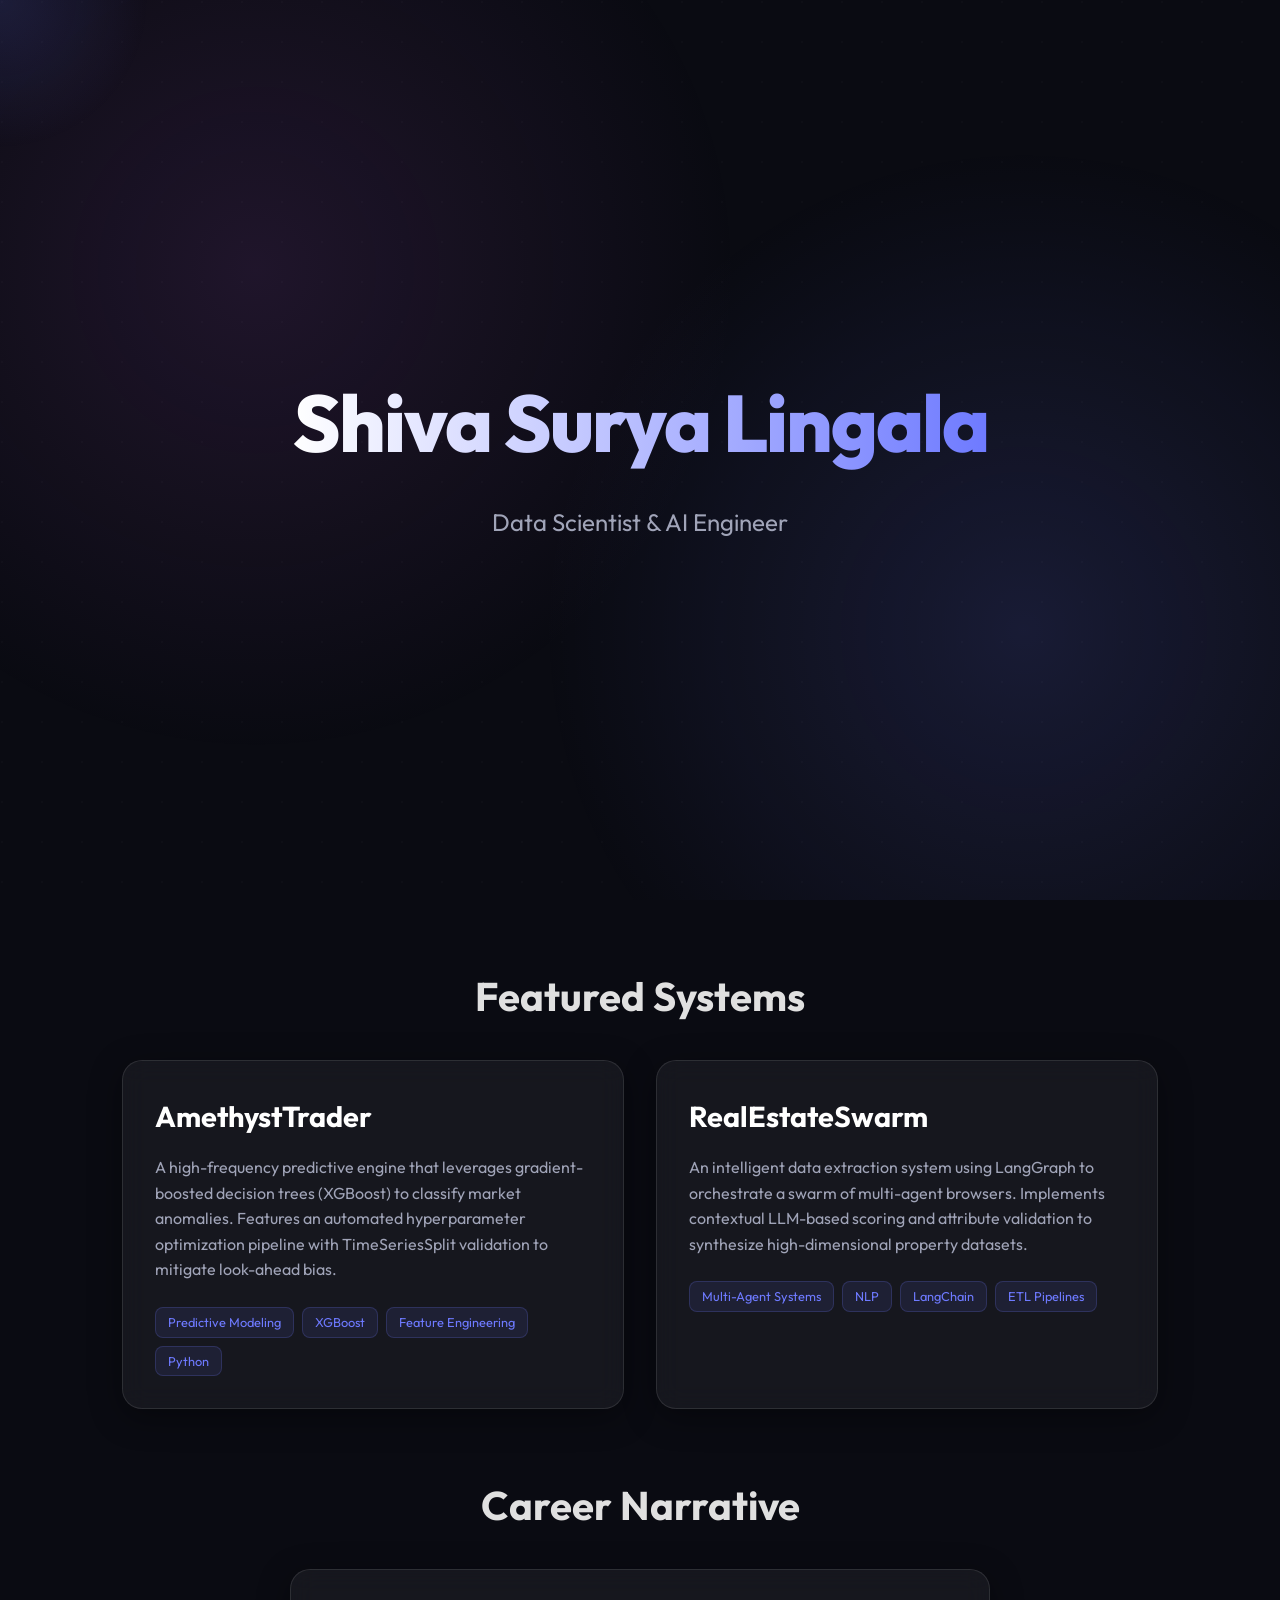
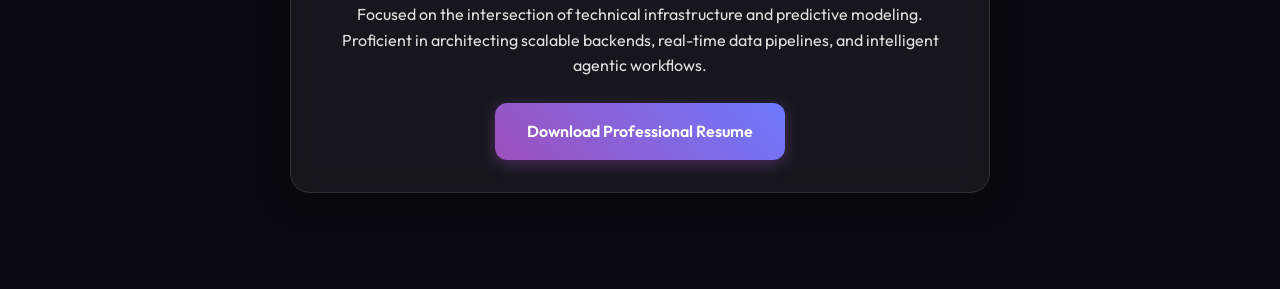
==== index.html @ eb89e89f "Add files via upload" ====
<!DOCTYPE html>
<html lang="en">
<head>
    <meta charset="UTF-8">
    <meta name="viewport" content="width=device-width, initial-scale=1.0">
    <title>Shiva Surya Lingala | Data Science Portfolio</title>
    <link rel="stylesheet" href="style.css">
    <link href="https://fonts.googleapis.com/css2?family=Outfit:wght@300;400;600;800&display=swap" rel="stylesheet">
</head>
<body>
    <div class="bg-gradient"></div>
    <div class="mesh-overlay"></div>
    <div class="cursor-blob" id="cursor-blob"></div>

    <div class="container">
        <header class="hero">
            <h1 class="animate-in">Shiva Surya Lingala</h1>
            <p class="animate-in" style="animation-delay: 0.2s;">Data Scientist & AI Engineer</p>
        </header>

        <section id="projects">
            <h2 class="section-title">Featured Systems</h2>
            <div class="projects-grid">
                <!-- AmethystTrader -->
                <div class="glass project-card animate-in" style="animation-delay: 0.4s;">
                    <h3>AmethystTrader</h3>
                    <p>A high-frequency predictive engine that leverages gradient-boosted decision trees (XGBoost) to classify market anomalies. Features an automated hyperparameter optimization pipeline with TimeSeriesSplit validation to mitigate look-ahead bias.</p>
                    <div class="tags">
                        <span class="tag">Predictive Modeling</span>
                        <span class="tag">XGBoost</span>
                        <span class="tag">Feature Engineering</span>
                        <span class="tag">Python</span>
                    </div>
                </div>

                <!-- RealEstateAgentSwarm -->
                <div class="glass project-card animate-in" style="animation-delay: 0.6s;">
                    <h3>RealEstateSwarm</h3>
                    <p>An intelligent data extraction system using LangGraph to orchestrate a swarm of multi-agent browsers. Implements contextual LLM-based scoring and attribute validation to synthesize high-dimensional property datasets.</p>
                    <div class="tags">
                        <span class="tag">Multi-Agent Systems</span>
                        <span class="tag">NLP</span>
                        <span class="tag">LangChain</span>
                        <span class="tag">ETL Pipelines</span>
                    </div>
                </div>
            </div>
        </section>

        <section class="resume-section">
            <h2 class="section-title">Career Narrative</h2>
            <div class="glass resume-card animate-in" style="animation-delay: 0.8s;">
                <p>Focused on the intersection of technical infrastructure and predictive modeling. Proficient in architecting scalable backends, real-time data pipelines, and intelligent agentic workflows.</p>
                <a href="Shiva_Surya_Lingala_Resume.pdf" class="btn btn-primary" download>Download Professional Resume</a>
            </div>
        </section>
    </div>

    <script src="app.js"></script>
</body>
</html>
---- style.css ----
:root {
    --bg-dark: #0a0b12;
    --accent-purple: #9d50bb;
    --accent-blue: #6e7aff;
    --glass-bg: rgba(255, 255, 255, 0.05);
    --glass-border: rgba(255, 255, 255, 0.1);
    --text-main: #e0e0e0;
    --text-muted: #a0a4b8;
}

* {
    margin: 0;
    padding: 0;
    box-sizing: border-box;
}

body {
    background-color: var(--bg-dark);
    color: var(--text-main);
    font-family: 'Outfit', sans-serif;
    overflow-x: hidden;
    line-height: 1.6;
}

/* Abstract Background */
.bg-gradient {
    position: fixed;
    top: 0;
    left: 0;
    width: 100%;
    height: 100%;
    background: radial-gradient(circle at 20% 30%, rgba(157, 80, 187, 0.15) 0%, transparent 40%),
                radial-gradient(circle at 80% 70%, rgba(110, 122, 255, 0.15) 0%, transparent 40%);
    z-index: -2;
}

.mesh-overlay {
    position: fixed;
    top: 0;
    left: 0;
    width: 100%;
    height: 100%;
    background-image: url('[data-uri]');
    z-index: -1;
    opacity: 0.5;
}

/* Layout */
.container {
    max-width: 1100px;
    margin: 0 auto;
    padding: 0 2rem;
}

header {
    height: 100vh;
    display: flex;
    flex-direction: column;
    justify-content: center;
    align-items: center;
    text-align: center;
}

/* Glass Cards */
.glass {
    background: var(--glass-bg);
    backdrop-filter: blur(12px);
    -webkit-backdrop-filter: blur(12px);
    border: 1px solid var(--glass-border);
    border-radius: 20px;
    padding: 2rem;
    box-shadow: 0 8px 32px 0 rgba(0, 0, 0, 0.37);
}

/* Hero Section */
.hero h1 {
    font-size: 5rem;
    font-weight: 800;
    letter-spacing: -2px;
    background: linear-gradient(to right, #fff, var(--accent-blue));
    -webkit-background-clip: text;
    -webkit-text-fill-color: transparent;
    margin-bottom: 1rem;
}

.hero p {
    font-size: 1.5rem;
    color: var(--text-muted);
    max-width: 600px;
}

/* Projects Section */
.section-title {
    font-size: 2.5rem;
    margin: 4rem 0 2rem;
    text-align: center;
}

.projects-grid {
    display: grid;
    grid-template-columns: repeat(auto-fit, minmax(340px, 1fr));
    gap: 2rem;
    margin-bottom: 4rem;
}

.project-card {
    transition: transform 0.3s ease, border-color 0.3s ease;
    cursor: pointer;
    position: relative;
    overflow: hidden;
}

.project-card:hover {
    transform: translateY(-10px);
    border-color: var(--accent-blue);
}

.project-card h3 {
    font-size: 1.8rem;
    margin-bottom: 1rem;
    color: #fff;
}

.project-card p {
    font-size: 1rem;
    color: var(--text-muted);
    margin-bottom: 1.5rem;
}

.tags {
    display: flex;
    gap: 0.5rem;
    flex-wrap: wrap;
}

.tag {
    background: rgba(110, 122, 255, 0.1);
    color: var(--accent-blue);
    padding: 4px 12px;
    border-radius: 8px;
    font-size: 0.8rem;
    border: 1px solid rgba(110, 122, 255, 0.2);
}

/* Resume Section */
.resume-section {
    text-align: center;
    margin-bottom: 6rem;
}

.resume-card {
    display: inline-block;
    max-width: 700px;
    margin: 0 auto;
}

.btn {
    display: inline-block;
    padding: 1rem 2rem;
    border-radius: 12px;
    font-weight: 600;
    text-decoration: none;
    transition: all 0.3s ease;
    margin-top: 1.5rem;
}

.btn-primary {
    background: linear-gradient(45deg, var(--accent-purple), var(--accent-blue));
    color: white;
    box-shadow: 0 4px 15px rgba(157, 80, 187, 0.4);
}

.btn-primary:hover {
    transform: scale(1.05);
    box-shadow: 0 6px 20px rgba(157, 80, 187, 0.6);
}

/* Neon Mouse Trail */
.cursor-blob {
    position: fixed;
    width: 300px;
    height: 300px;
    background: radial-gradient(circle, rgba(110, 122, 255, 0.15) 0%, transparent 70%);
    border-radius: 50%;
    pointer-events: none;
    z-index: -1;
    transition: opacity 0.3s ease;
    transform: translate(-50%, -50%);
}

.particle {
    position: fixed;
    width: 6px;
    height: 6px;
    background: var(--accent-blue);
    border-radius: 50%;
    pointer-events: none;
    z-index: 1000;
    opacity: 0.8;
    box-shadow: 0 0 10px var(--accent-blue);
}

@keyframes scaleIn {
    from { opacity: 0; transform: scale(0.9); }
    to { opacity: 1; transform: scale(1); }
}

.animate-in {
    animation: scaleIn 0.8s ease forwards;
}
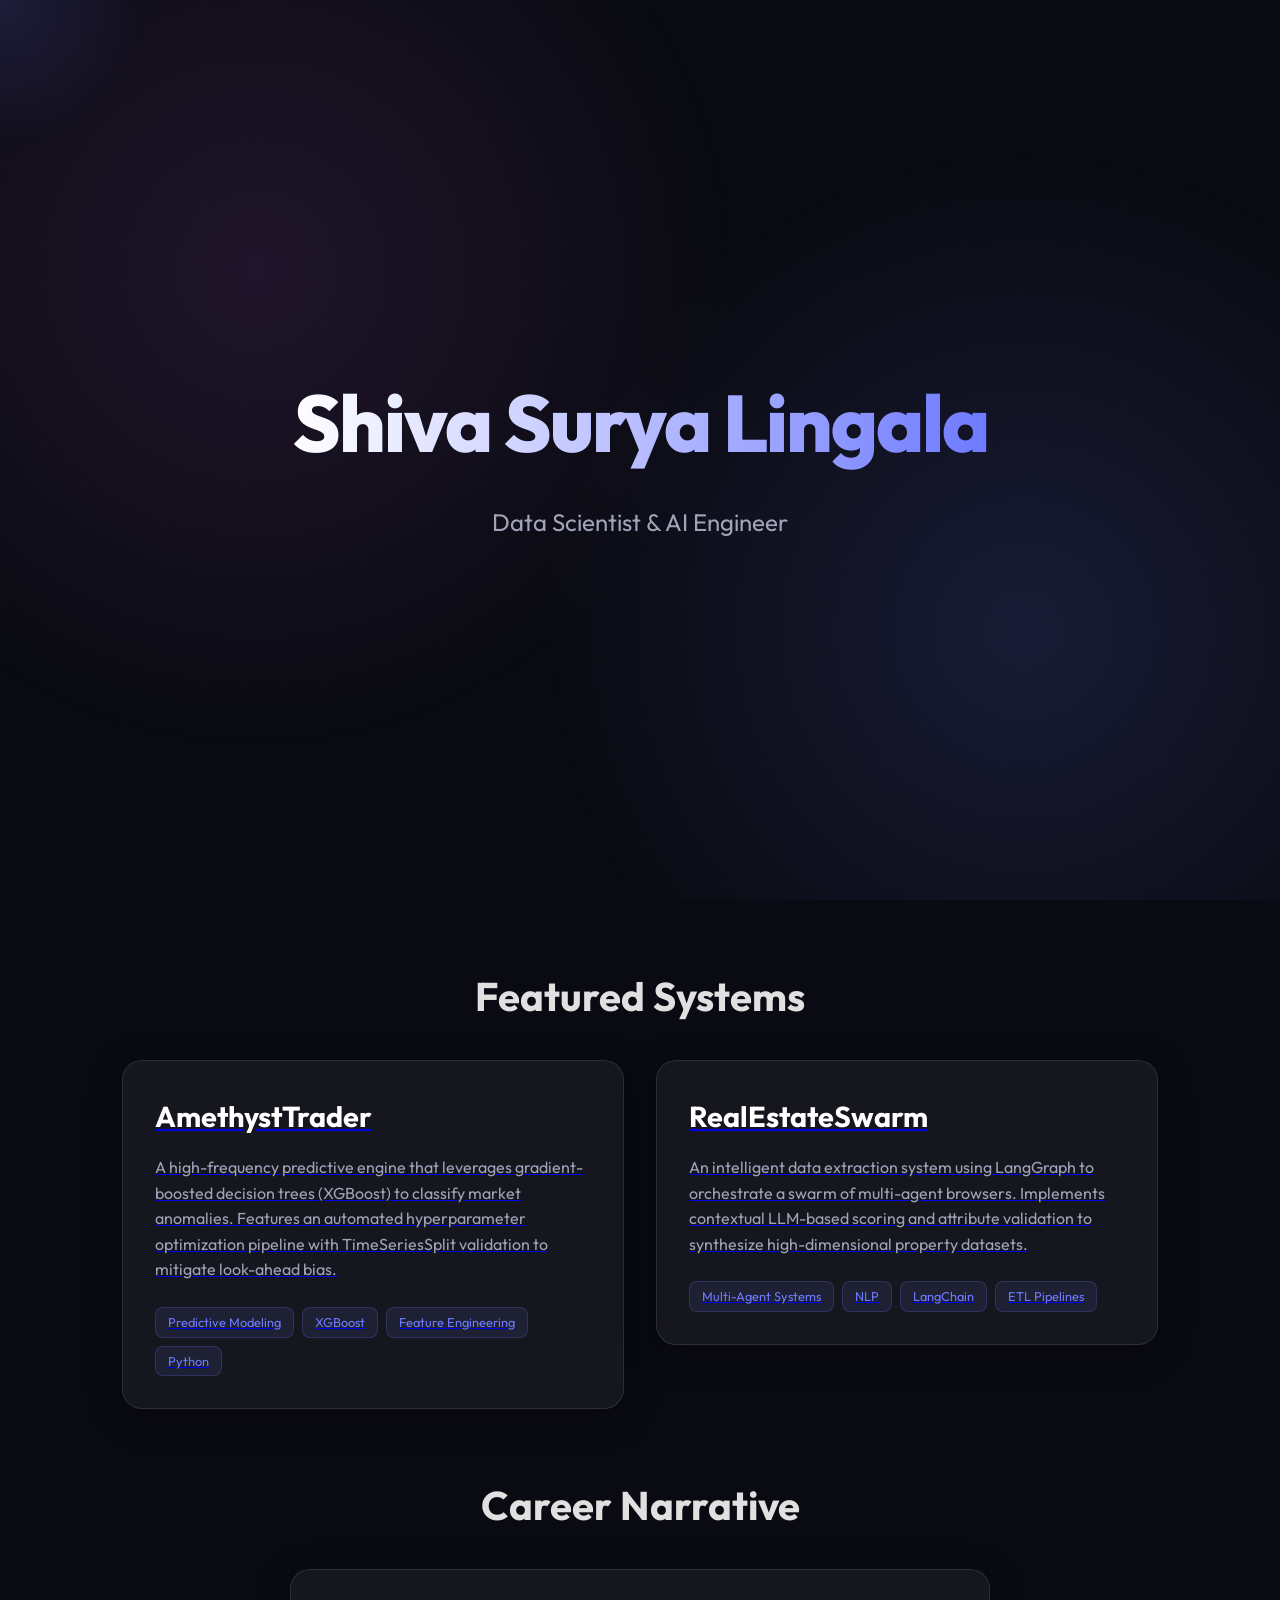
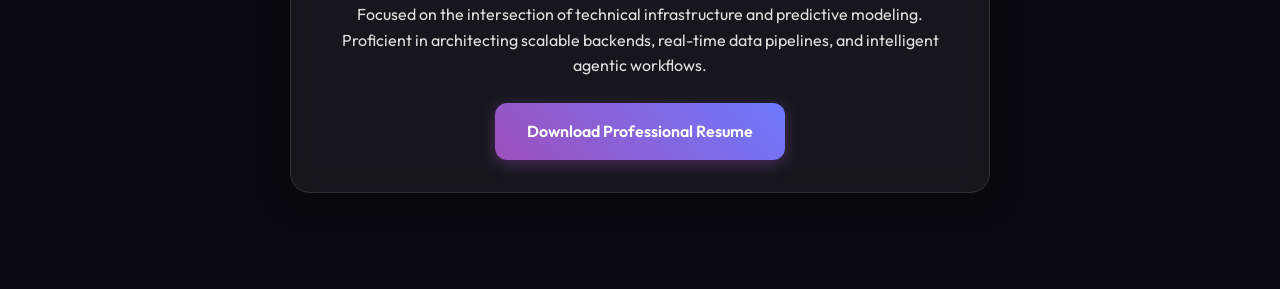
==== commit 3b17d55c: "Update index.html" ====
--- a/index.html
+++ b/index.html
@@ -22,28 +22,32 @@
             <h2 class="section-title">Featured Systems</h2>
             <div class="projects-grid">
                 <!-- AmethystTrader -->
-                <div class="glass project-card animate-in" style="animation-delay: 0.4s;">
-                    <h3>AmethystTrader</h3>
-                    <p>A high-frequency predictive engine that leverages gradient-boosted decision trees (XGBoost) to classify market anomalies. Features an automated hyperparameter optimization pipeline with TimeSeriesSplit validation to mitigate look-ahead bias.</p>
-                    <div class="tags">
-                        <span class="tag">Predictive Modeling</span>
-                        <span class="tag">XGBoost</span>
-                        <span class="tag">Feature Engineering</span>
-                        <span class="tag">Python</span>
+                <a href="https://amethyst-trader.vercel.app/" target="_blank" class="project-link">
+                    <div class="glass project-card animate-in" style="animation-delay: 0.4s;">
+                        <h3>AmethystTrader</h3>
+                        <p>A high-frequency predictive engine that leverages gradient-boosted decision trees (XGBoost) to classify market anomalies. Features an automated hyperparameter optimization pipeline with TimeSeriesSplit validation to mitigate look-ahead bias.</p>
+                        <div class="tags">
+                            <span class="tag">Predictive Modeling</span>
+                            <span class="tag">XGBoost</span>
+                            <span class="tag">Feature Engineering</span>
+                            <span class="tag">Python</span>
+                        </div>
                     </div>
-                </div>
+                </a>
 
                 <!-- RealEstateAgentSwarm -->
-                <div class="glass project-card animate-in" style="animation-delay: 0.6s;">
-                    <h3>RealEstateSwarm</h3>
-                    <p>An intelligent data extraction system using LangGraph to orchestrate a swarm of multi-agent browsers. Implements contextual LLM-based scoring and attribute validation to synthesize high-dimensional property datasets.</p>
-                    <div class="tags">
-                        <span class="tag">Multi-Agent Systems</span>
-                        <span class="tag">NLP</span>
-                        <span class="tag">LangChain</span>
-                        <span class="tag">ETL Pipelines</span>
+                <a href="https://agentic-real-estate-swarm.vercel.app/" target="_blank" class="project-link">
+                    <div class="glass project-card animate-in" style="animation-delay: 0.6s;">
+                        <h3>RealEstateSwarm</h3>
+                        <p>An intelligent data extraction system using LangGraph to orchestrate a swarm of multi-agent browsers. Implements contextual LLM-based scoring and attribute validation to synthesize high-dimensional property datasets.</p>
+                        <div class="tags">
+                            <span class="tag">Multi-Agent Systems</span>
+                            <span class="tag">NLP</span>
+                            <span class="tag">LangChain</span>
+                            <span class="tag">ETL Pipelines</span>
+                        </div>
                     </div>
-                </div>
+                </a>
             </div>
         </section>
 
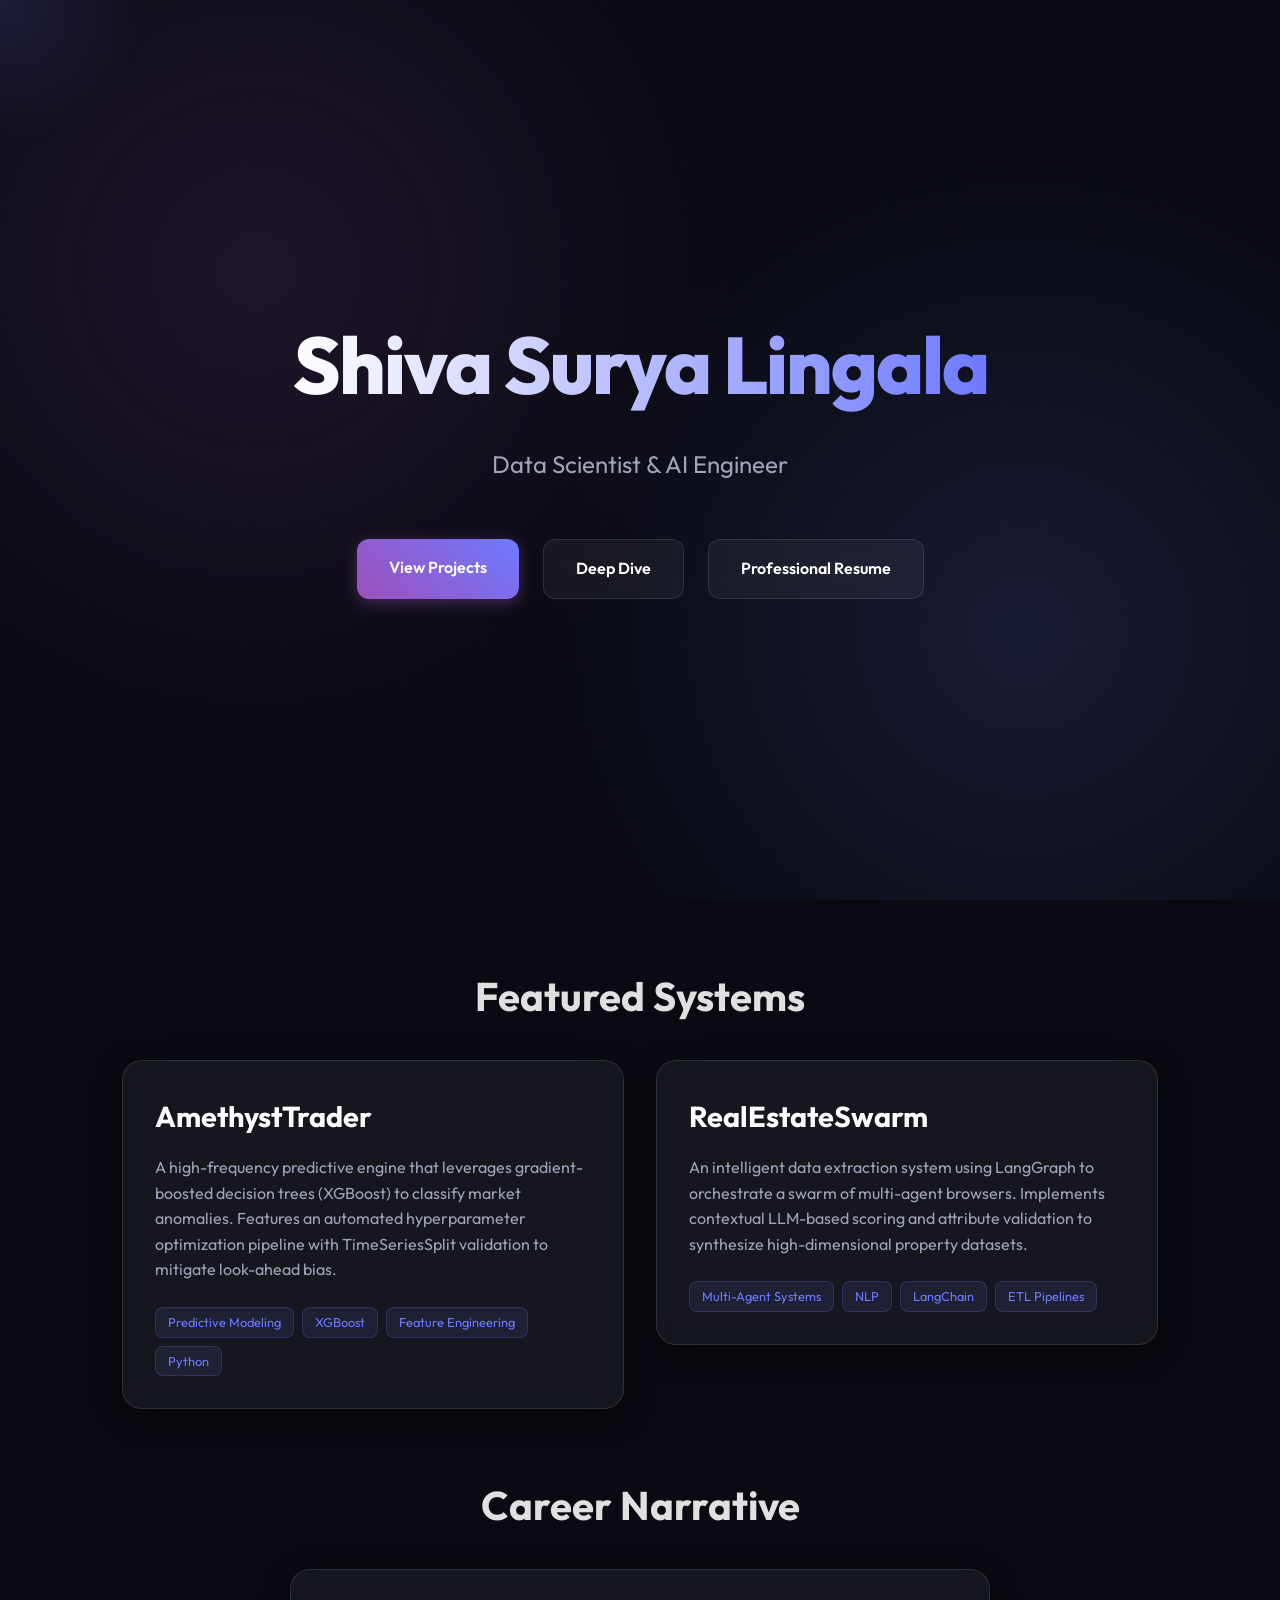
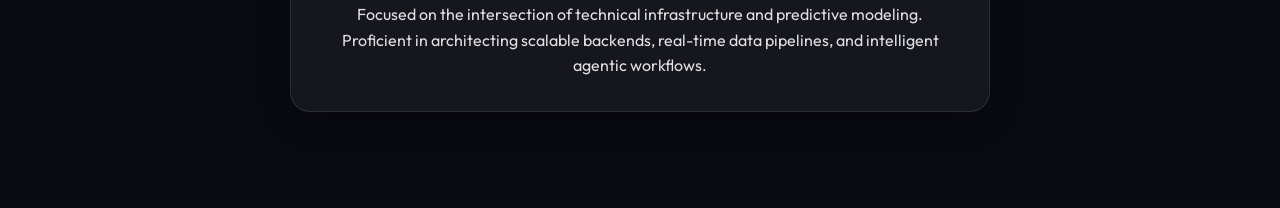
==== commit a1df3859: "Add files via upload" ====
--- a/index.html
+++ b/index.html
@@ -16,6 +16,11 @@
         <header class="hero">
             <h1 class="animate-in">Shiva Surya Lingala</h1>
             <p class="animate-in" style="animation-delay: 0.2s;">Data Scientist & AI Engineer</p>
+            <div class="hero-actions animate-in" style="animation-delay: 0.4s;">
+                <a href="#projects" class="btn btn-primary">View Projects</a>
+                <a href="projects.html" class="btn btn-secondary">Deep Dive</a>
+                <a href="Shiva_Surya_Lingala_Resume.pdf" class="btn btn-secondary" download>Professional Resume</a>
+            </div>
         </header>
 
         <section id="projects">
@@ -55,7 +60,6 @@
             <h2 class="section-title">Career Narrative</h2>
             <div class="glass resume-card animate-in" style="animation-delay: 0.8s;">
                 <p>Focused on the intersection of technical infrastructure and predictive modeling. Proficient in architecting scalable backends, real-time data pipelines, and intelligent agentic workflows.</p>
-                <a href="Shiva_Surya_Lingala_Resume.pdf" class="btn btn-primary" download>Download Professional Resume</a>
             </div>
         </section>
     </div>
--- a/style.css
+++ b/style.css
@@ -79,6 +79,7 @@
     letter-spacing: -2px;
     background: linear-gradient(to right, #fff, var(--accent-blue));
     -webkit-background-clip: text;
+    background-clip: text;
     -webkit-text-fill-color: transparent;
     margin-bottom: 1rem;
 }
@@ -110,9 +111,36 @@
     overflow: hidden;
 }
 
+.hero-actions {
+    margin-top: 2rem;
+    display: flex;
+    flex-wrap: wrap;
+    justify-content: center;
+    gap: 1.5rem;
+}
+
+.btn-secondary {
+    background: var(--glass-bg);
+    border: 1px solid var(--glass-border);
+    color: #fff;
+    backdrop-filter: blur(10px);
+}
+
+.btn-secondary:hover {
+    background: rgba(255, 255, 255, 0.1);
+    transform: scale(1.05);
+}
+
+.project-link {
+    text-decoration: none;
+    color: inherit;
+    display: block;
+}
+
 .project-card:hover {
     transform: translateY(-10px);
     border-color: var(--accent-blue);
+    box-shadow: 0 0 20px rgba(110, 122, 255, 0.3);
 }
 
 .project-card h3 {
